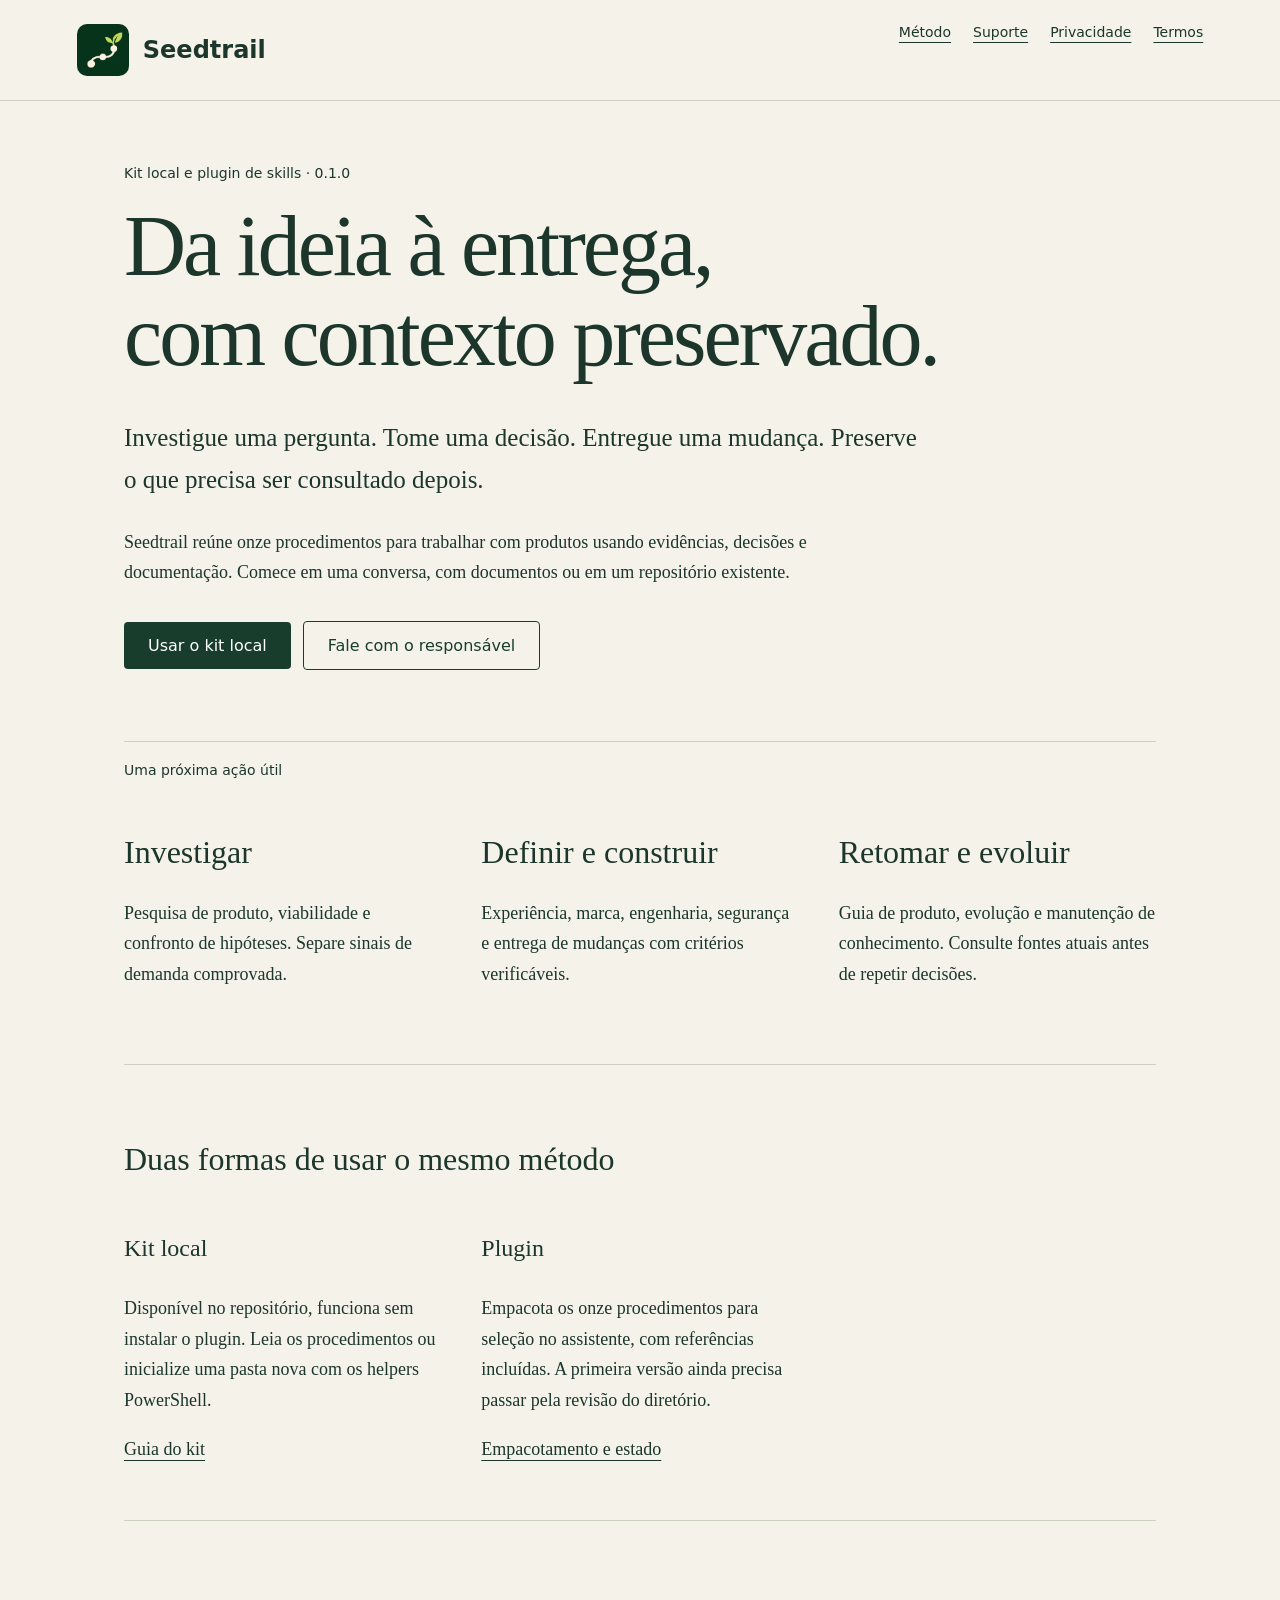
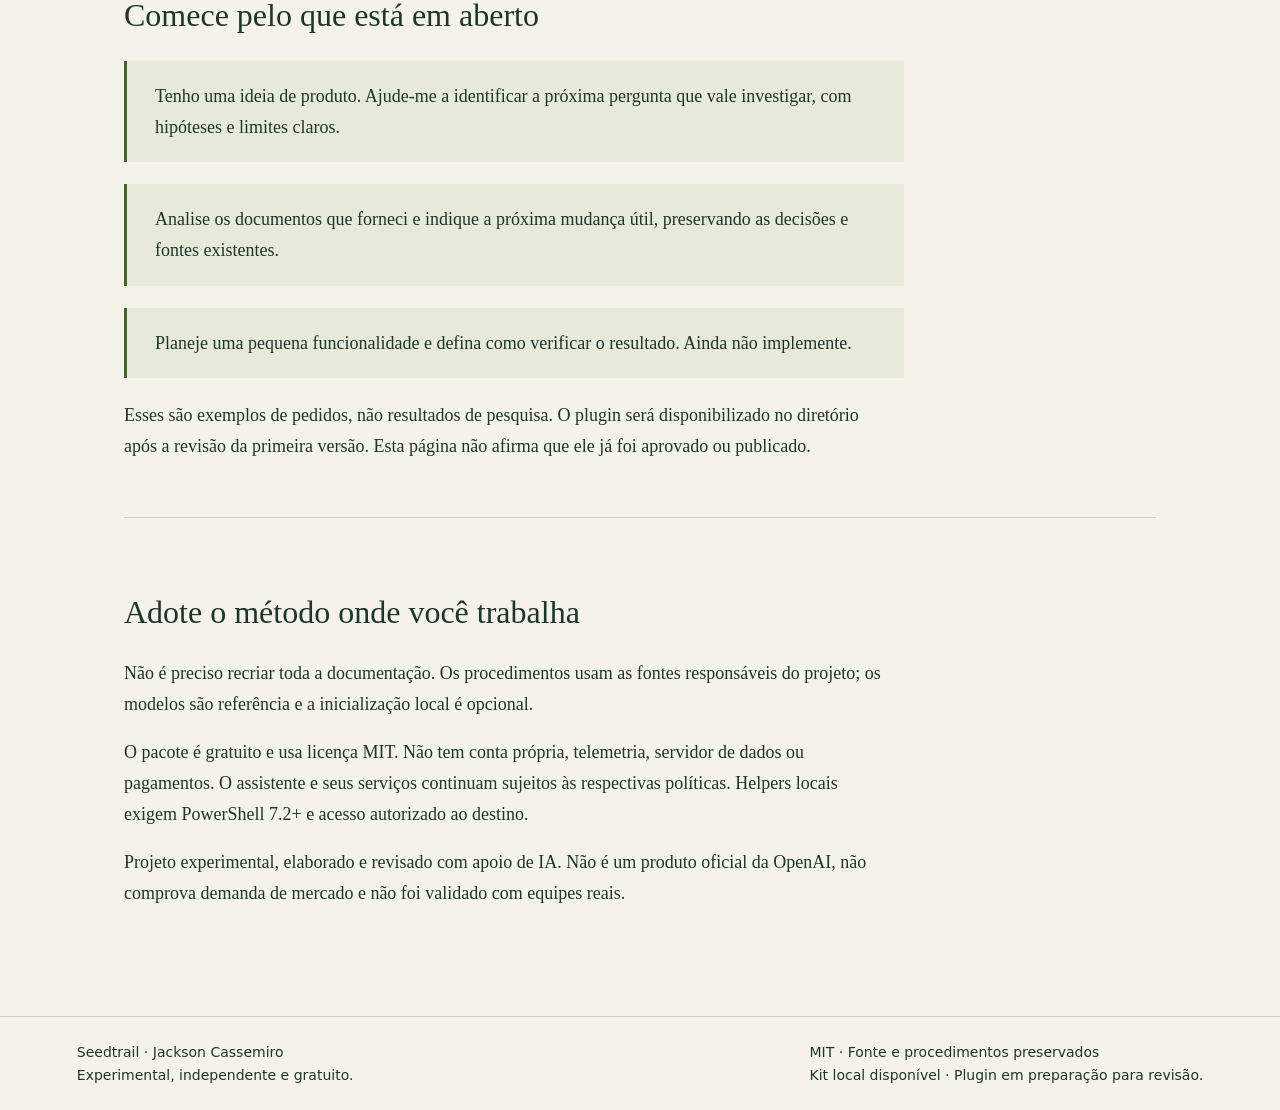
==== website/index.html @ 879f9fea "Add portable plugin distribution and public Seedtrail website" ====
<!doctype html><html lang="pt-BR"><head><meta charset="utf-8"><meta name="viewport" content="width=device-width,initial-scale=1"><title>Seedtrail — da ideia à entrega</title><meta name="description" content="Seedtrail: método experimental independente para produtos, com evidências, decisões e contexto preservado."><link rel="icon" type="image/png" href="icon.png"><link rel="stylesheet" href="style.css"></head><body><header><a class="brand" href="index.html"><img src="icon.png" width="52" height="52" alt=""><strong>Seedtrail</strong></a><nav aria-label="Navegação principal"><a href="index.html">Método</a><a href="support.html">Suporte</a><a href="privacy.html">Privacidade</a><a href="terms.html">Termos</a></nav></header><main class=""><div class="eyebrow">Kit local e plugin de skills · 0.1.0</div><h1>Da ideia à entrega,<br>com contexto preservado.</h1><p class="lead">Investigue uma pergunta. Tome uma decisão. Entregue uma mudança. Preserve o que precisa ser consultado depois.</p><p>Seedtrail reúne onze procedimentos para trabalhar com produtos usando evidências, decisões e documentação. Comece em uma conversa, com documentos ou em um repositório existente.</p><a class="action" href="https://github.com/jacksoncassemiro/seedtrail">Usar o kit local</a><a class="action secondary" href="support.html">Fale com o responsável</a><section><div class="eyebrow">Uma próxima ação útil</div><div class="steps"><div><h2>Investigar</h2><p>Pesquisa de produto, viabilidade e confronto de hipóteses. Separe sinais de demanda comprovada.</p></div><div><h2>Definir e construir</h2><p>Experiência, marca, engenharia, segurança e entrega de mudanças com critérios verificáveis.</p></div><div><h2>Retomar e evoluir</h2><p>Guia de produto, evolução e manutenção de conhecimento. Consulte fontes atuais antes de repetir decisões.</p></div></div></section><section><h2>Duas formas de usar o mesmo método</h2><div class="steps"><div><h3>Kit local</h3><p>Disponível no repositório, funciona sem instalar o plugin. Leia os procedimentos ou inicialize uma pasta nova com os helpers PowerShell.</p><a href="https://github.com/jacksoncassemiro/seedtrail/blob/main/README.pt-BR.md">Guia do kit</a></div><div><h3>Plugin</h3><p>Empacota os onze procedimentos para seleção no assistente, com referências incluídas. A primeira versão ainda precisa passar pela revisão do diretório.</p><a href="https://github.com/jacksoncassemiro/seedtrail/blob/main/docs/pt-BR/PLUGIN.md">Empacotamento e estado</a></div></div></section><section id="comecar"><h2>Comece pelo que está em aberto</h2><blockquote>Tenho uma ideia de produto. Ajude-me a identificar a próxima pergunta que vale investigar, com hipóteses e limites claros.</blockquote><blockquote>Analise os documentos que forneci e indique a próxima mudança útil, preservando as decisões e fontes existentes.</blockquote><blockquote>Planeje uma pequena funcionalidade e defina como verificar o resultado. Ainda não implemente.</blockquote><p>Esses são exemplos de pedidos, não resultados de pesquisa. O plugin será disponibilizado no diretório após a revisão da primeira versão. Esta página não afirma que ele já foi aprovado ou publicado.</p></section><section><h2>Adote o método onde você trabalha</h2><p>Não é preciso recriar toda a documentação. Os procedimentos usam as fontes responsáveis do projeto; os modelos são referência e a inicialização local é opcional.</p><p>O pacote é gratuito e usa licença MIT. Não tem conta própria, telemetria, servidor de dados ou pagamentos. O assistente e seus serviços continuam sujeitos às respectivas políticas. Helpers locais exigem PowerShell 7.2+ e acesso autorizado ao destino.</p><p>Projeto experimental, elaborado e revisado com apoio de IA. Não é um produto oficial da OpenAI, não comprova demanda de mercado e não foi validado com equipes reais.</p></section></main><footer><span>Seedtrail · Jackson Cassemiro<br>Experimental, independente e gratuito.</span><span>MIT · Fonte e procedimentos preservados<br>Kit local disponível · Plugin em preparação para revisão.</span></footer></body></html>
---- website/style.css ----
*{box-sizing:border-box}body{margin:0;background:#f5f3e9;color:#1c362b;font:18px/1.7 Georgia,serif}a{color:inherit;text-underline-offset:5px}a:focus-visible{outline:3px solid #608c38;outline-offset:5px}header,footer{padding:24px max(6vw,20px);display:flex;gap:24px;justify-content:space-between;flex-wrap:wrap;border-bottom:1px solid #ccd0bf}header strong{font:700 24px system-ui}nav{display:flex;gap:22px;flex-wrap:wrap;font:14px system-ui}main{max-width:1080px;margin:auto;padding:64px 24px 90px}h1{font-weight:400;font-size:clamp(42px,7vw,86px);line-height:1.05;letter-spacing:-3px;max-width:870px;margin:20px 0 35px}h2{font-size:32px;font-weight:400;line-height:1.2;margin-top:55px}p{max-width:760px}small,.eyebrow{font:12px system-ui;letter-spacing:1.5px;text-transform:uppercase}section{border-top:1px solid #ccd0bf;margin-top:56px;padding-top:20px}.lead{font-size:25px;max-width:800px}.action{display:inline-block;background:#183d2c;color:#fff;padding:14px 24px;border-radius:4px;text-decoration:none;font:16px system-ui;margin:15px 12px 15px 0}.secondary{background:transparent;color:#183d2c;border:1px solid #183d2c}.steps{display:grid;grid-template-columns:repeat(3,1fr);gap:40px}blockquote{margin:22px 0;padding:20px 28px;background:#e7ead9;border-left:3px solid #42642b;max-width:780px}footer{border-top:1px solid #ccd0bf;border-bottom:0;font:14px/1.6 system-ui}img.logo{width:65px;height:65px;float:right;border-radius:12px}.policy{max-width:850px}.policy h1{font-size:54px;letter-spacing:-1px}.draft{padding:12px 24px;background:#e9dab3;font:14px system-ui}@media(max-width:650px){.steps{grid-template-columns:1fr}main{padding-top:35px}h1{letter-spacing:-1.5px}.lead{font-size:22px}nav{gap:15px}}
.brand{display:flex;align-items:center;gap:14px;text-decoration:none}.brand img{border-radius:10px}.eyebrow{letter-spacing:0;text-transform:none;font-size:14px}.steps h3{font-size:24px;font-weight:400}
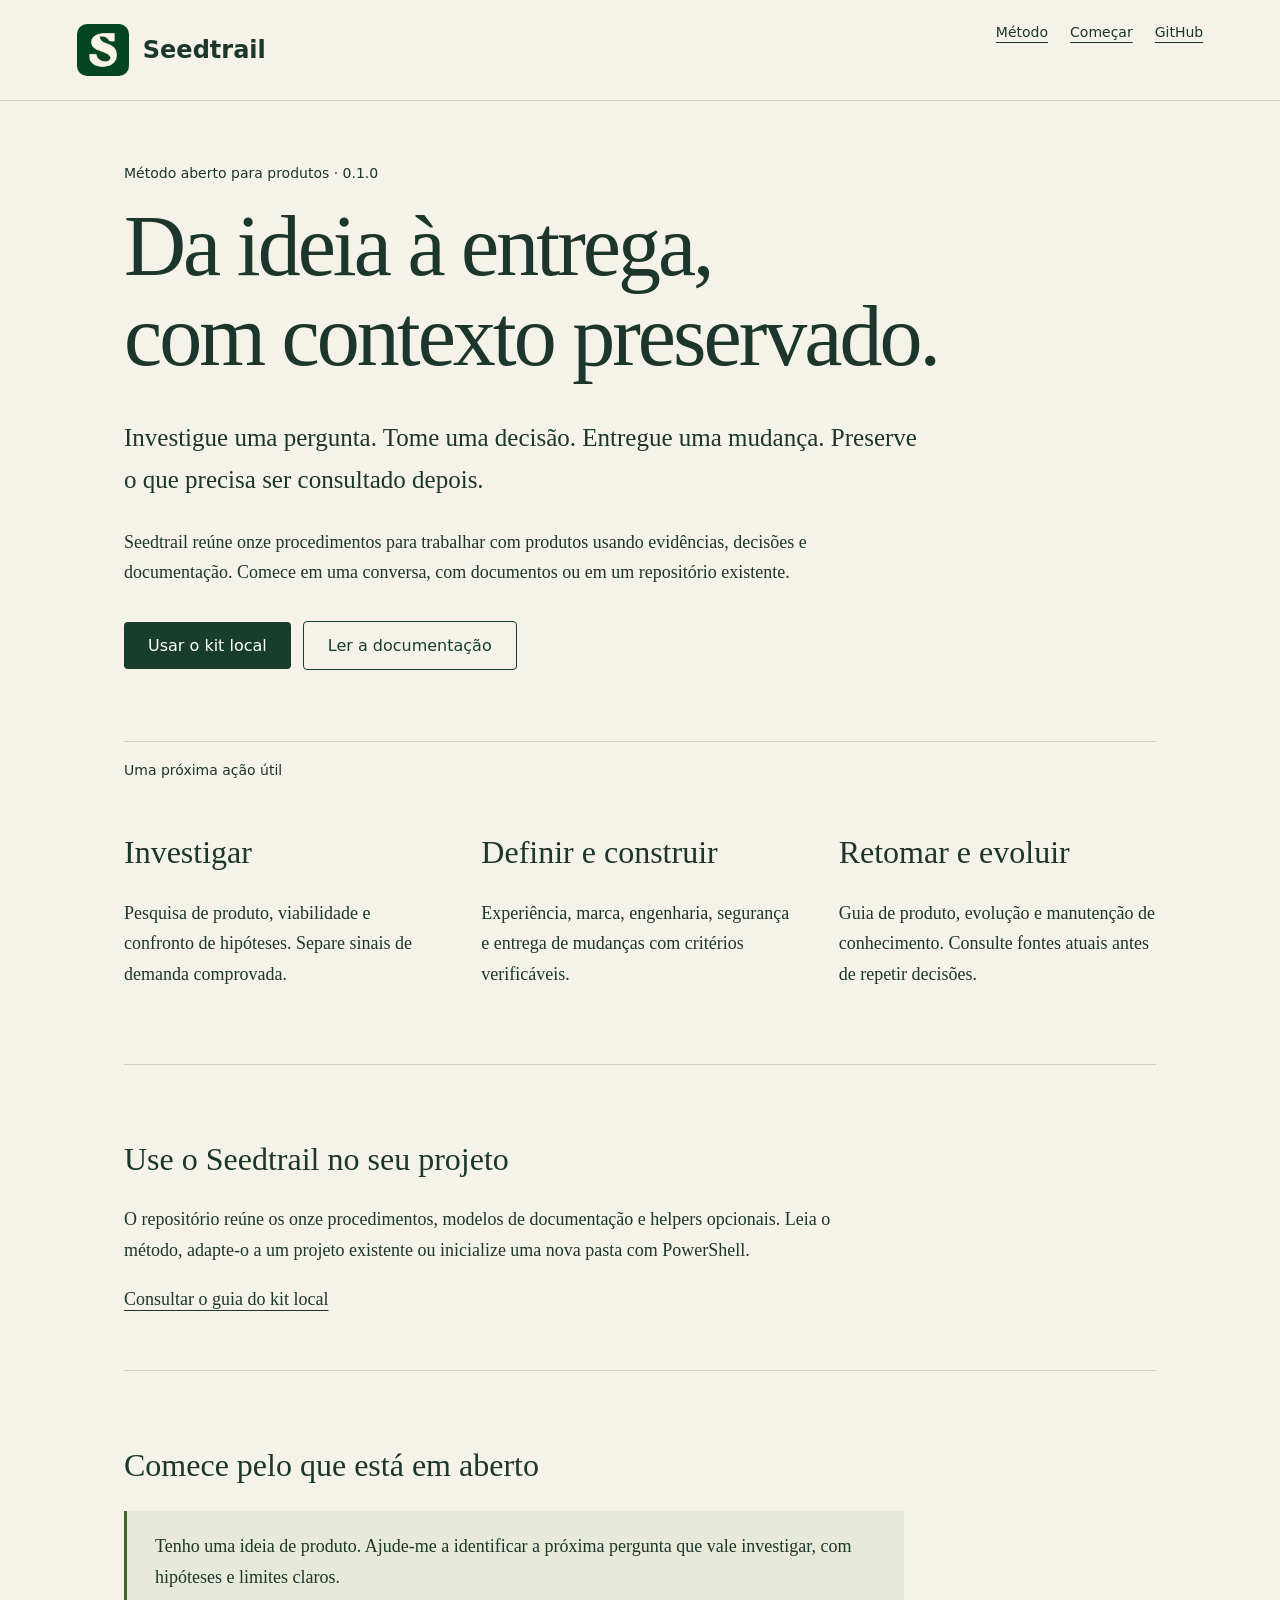
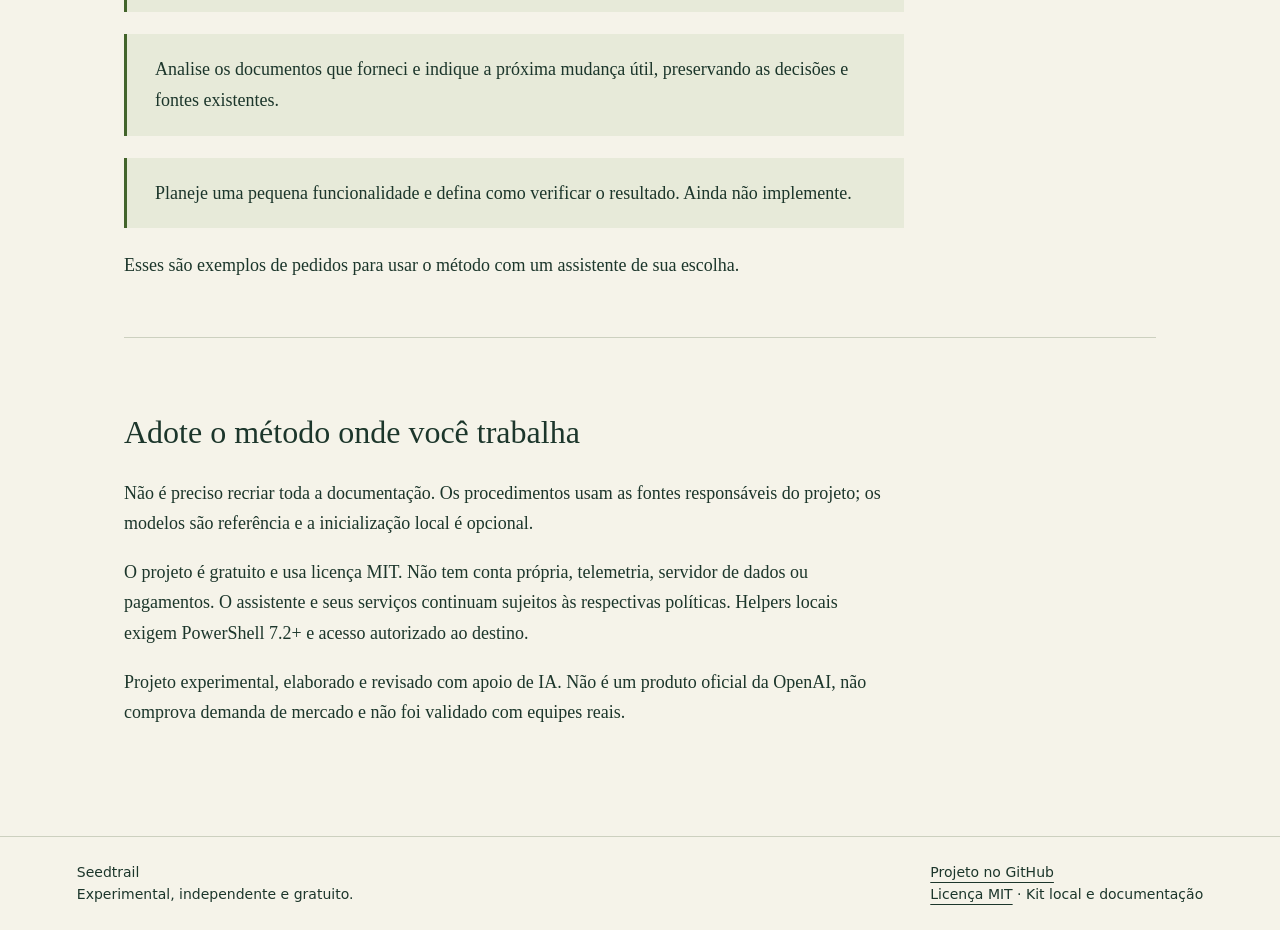
==== commit eed8e825: "Keep Seedtrail as a standalone project website" ====
--- a/website/index.html
+++ b/website/index.html
@@ -1 +1 @@
-<!doctype html><html lang="pt-BR"><head><meta charset="utf-8"><meta name="viewport" content="width=device-width,initial-scale=1"><title>Seedtrail — da ideia à entrega</title><meta name="description" content="Seedtrail: método experimental independente para produtos, com evidências, decisões e contexto preservado."><link rel="icon" type="image/png" href="icon.png"><link rel="stylesheet" href="style.css"></head><body><header><a class="brand" href="index.html"><img src="icon.png" width="52" height="52" alt=""><strong>Seedtrail</strong></a><nav aria-label="Navegação principal"><a href="index.html">Método</a><a href="support.html">Suporte</a><a href="privacy.html">Privacidade</a><a href="terms.html">Termos</a></nav></header><main class=""><div class="eyebrow">Kit local e plugin de skills · 0.1.0</div><h1>Da ideia à entrega,<br>com contexto preservado.</h1><p class="lead">Investigue uma pergunta. Tome uma decisão. Entregue uma mudança. Preserve o que precisa ser consultado depois.</p><p>Seedtrail reúne onze procedimentos para trabalhar com produtos usando evidências, decisões e documentação. Comece em uma conversa, com documentos ou em um repositório existente.</p><a class="action" href="https://github.com/jacksoncassemiro/seedtrail">Usar o kit local</a><a class="action secondary" href="support.html">Fale com o responsável</a><section><div class="eyebrow">Uma próxima ação útil</div><div class="steps"><div><h2>Investigar</h2><p>Pesquisa de produto, viabilidade e confronto de hipóteses. Separe sinais de demanda comprovada.</p></div><div><h2>Definir e construir</h2><p>Experiência, marca, engenharia, segurança e entrega de mudanças com critérios verificáveis.</p></div><div><h2>Retomar e evoluir</h2><p>Guia de produto, evolução e manutenção de conhecimento. Consulte fontes atuais antes de repetir decisões.</p></div></div></section><section><h2>Duas formas de usar o mesmo método</h2><div class="steps"><div><h3>Kit local</h3><p>Disponível no repositório, funciona sem instalar o plugin. Leia os procedimentos ou inicialize uma pasta nova com os helpers PowerShell.</p><a href="https://github.com/jacksoncassemiro/seedtrail/blob/main/README.pt-BR.md">Guia do kit</a></div><div><h3>Plugin</h3><p>Empacota os onze procedimentos para seleção no assistente, com referências incluídas. A primeira versão ainda precisa passar pela revisão do diretório.</p><a href="https://github.com/jacksoncassemiro/seedtrail/blob/main/docs/pt-BR/PLUGIN.md">Empacotamento e estado</a></div></div></section><section id="comecar"><h2>Comece pelo que está em aberto</h2><blockquote>Tenho uma ideia de produto. Ajude-me a identificar a próxima pergunta que vale investigar, com hipóteses e limites claros.</blockquote><blockquote>Analise os documentos que forneci e indique a próxima mudança útil, preservando as decisões e fontes existentes.</blockquote><blockquote>Planeje uma pequena funcionalidade e defina como verificar o resultado. Ainda não implemente.</blockquote><p>Esses são exemplos de pedidos, não resultados de pesquisa. O plugin será disponibilizado no diretório após a revisão da primeira versão. Esta página não afirma que ele já foi aprovado ou publicado.</p></section><section><h2>Adote o método onde você trabalha</h2><p>Não é preciso recriar toda a documentação. Os procedimentos usam as fontes responsáveis do projeto; os modelos são referência e a inicialização local é opcional.</p><p>O pacote é gratuito e usa licença MIT. Não tem conta própria, telemetria, servidor de dados ou pagamentos. O assistente e seus serviços continuam sujeitos às respectivas políticas. Helpers locais exigem PowerShell 7.2+ e acesso autorizado ao destino.</p><p>Projeto experimental, elaborado e revisado com apoio de IA. Não é um produto oficial da OpenAI, não comprova demanda de mercado e não foi validado com equipes reais.</p></section></main><footer><span>Seedtrail · Jackson Cassemiro<br>Experimental, independente e gratuito.</span><span>MIT · Fonte e procedimentos preservados<br>Kit local disponível · Plugin em preparação para revisão.</span></footer></body></html>+<!doctype html><html lang="pt-BR"><head><meta charset="utf-8"><meta name="viewport" content="width=device-width,initial-scale=1"><title>Seedtrail — da ideia à entrega</title><meta name="description" content="Seedtrail: método experimental independente para produtos, com evidências, decisões e contexto preservado."><link rel="icon" type="image/png" href="icon.png"><link rel="stylesheet" href="style.css"></head><body><header><a class="brand" href="index.html"><img src="icon.png" width="52" height="52" alt=""><strong>Seedtrail</strong></a><nav aria-label="Navegação principal"><a href="#metodo">Método</a><a href="#comecar">Começar</a><a href="https://github.com/jacksoncassemiro/seedtrail">GitHub</a></nav></header><main class=""><div class="eyebrow">Método aberto para produtos · 0.1.0</div><h1>Da ideia à entrega,<br>com contexto preservado.</h1><p class="lead">Investigue uma pergunta. Tome uma decisão. Entregue uma mudança. Preserve o que precisa ser consultado depois.</p><p>Seedtrail reúne onze procedimentos para trabalhar com produtos usando evidências, decisões e documentação. Comece em uma conversa, com documentos ou em um repositório existente.</p><a class="action" href="https://github.com/jacksoncassemiro/seedtrail">Usar o kit local</a><a class="action secondary" href="https://github.com/jacksoncassemiro/seedtrail/blob/main/README.pt-BR.md">Ler a documentação</a><section id="metodo"><div class="eyebrow">Uma próxima ação útil</div><div class="steps"><div><h2>Investigar</h2><p>Pesquisa de produto, viabilidade e confronto de hipóteses. Separe sinais de demanda comprovada.</p></div><div><h2>Definir e construir</h2><p>Experiência, marca, engenharia, segurança e entrega de mudanças com critérios verificáveis.</p></div><div><h2>Retomar e evoluir</h2><p>Guia de produto, evolução e manutenção de conhecimento. Consulte fontes atuais antes de repetir decisões.</p></div></div></section><section><h2>Use o Seedtrail no seu projeto</h2><p>O repositório reúne os onze procedimentos, modelos de documentação e helpers opcionais. Leia o método, adapte-o a um projeto existente ou inicialize uma nova pasta com PowerShell.</p><a href="https://github.com/jacksoncassemiro/seedtrail/blob/main/README.pt-BR.md">Consultar o guia do kit local</a></section><section id="comecar"><h2>Comece pelo que está em aberto</h2><blockquote>Tenho uma ideia de produto. Ajude-me a identificar a próxima pergunta que vale investigar, com hipóteses e limites claros.</blockquote><blockquote>Analise os documentos que forneci e indique a próxima mudança útil, preservando as decisões e fontes existentes.</blockquote><blockquote>Planeje uma pequena funcionalidade e defina como verificar o resultado. Ainda não implemente.</blockquote><p>Esses são exemplos de pedidos para usar o método com um assistente de sua escolha.</p></section><section><h2>Adote o método onde você trabalha</h2><p>Não é preciso recriar toda a documentação. Os procedimentos usam as fontes responsáveis do projeto; os modelos são referência e a inicialização local é opcional.</p><p>O projeto é gratuito e usa licença MIT. Não tem conta própria, telemetria, servidor de dados ou pagamentos. O assistente e seus serviços continuam sujeitos às respectivas políticas. Helpers locais exigem PowerShell 7.2+ e acesso autorizado ao destino.</p><p>Projeto experimental, elaborado e revisado com apoio de IA. Não é um produto oficial da OpenAI, não comprova demanda de mercado e não foi validado com equipes reais.</p></section></main><footer><span>Seedtrail<br>Experimental, independente e gratuito.</span><span><a href="https://github.com/jacksoncassemiro/seedtrail">Projeto no GitHub</a><br><a href="https://github.com/jacksoncassemiro/seedtrail/blob/main/LICENSE">Licença MIT</a> · Kit local e documentação</span></footer></body></html>
